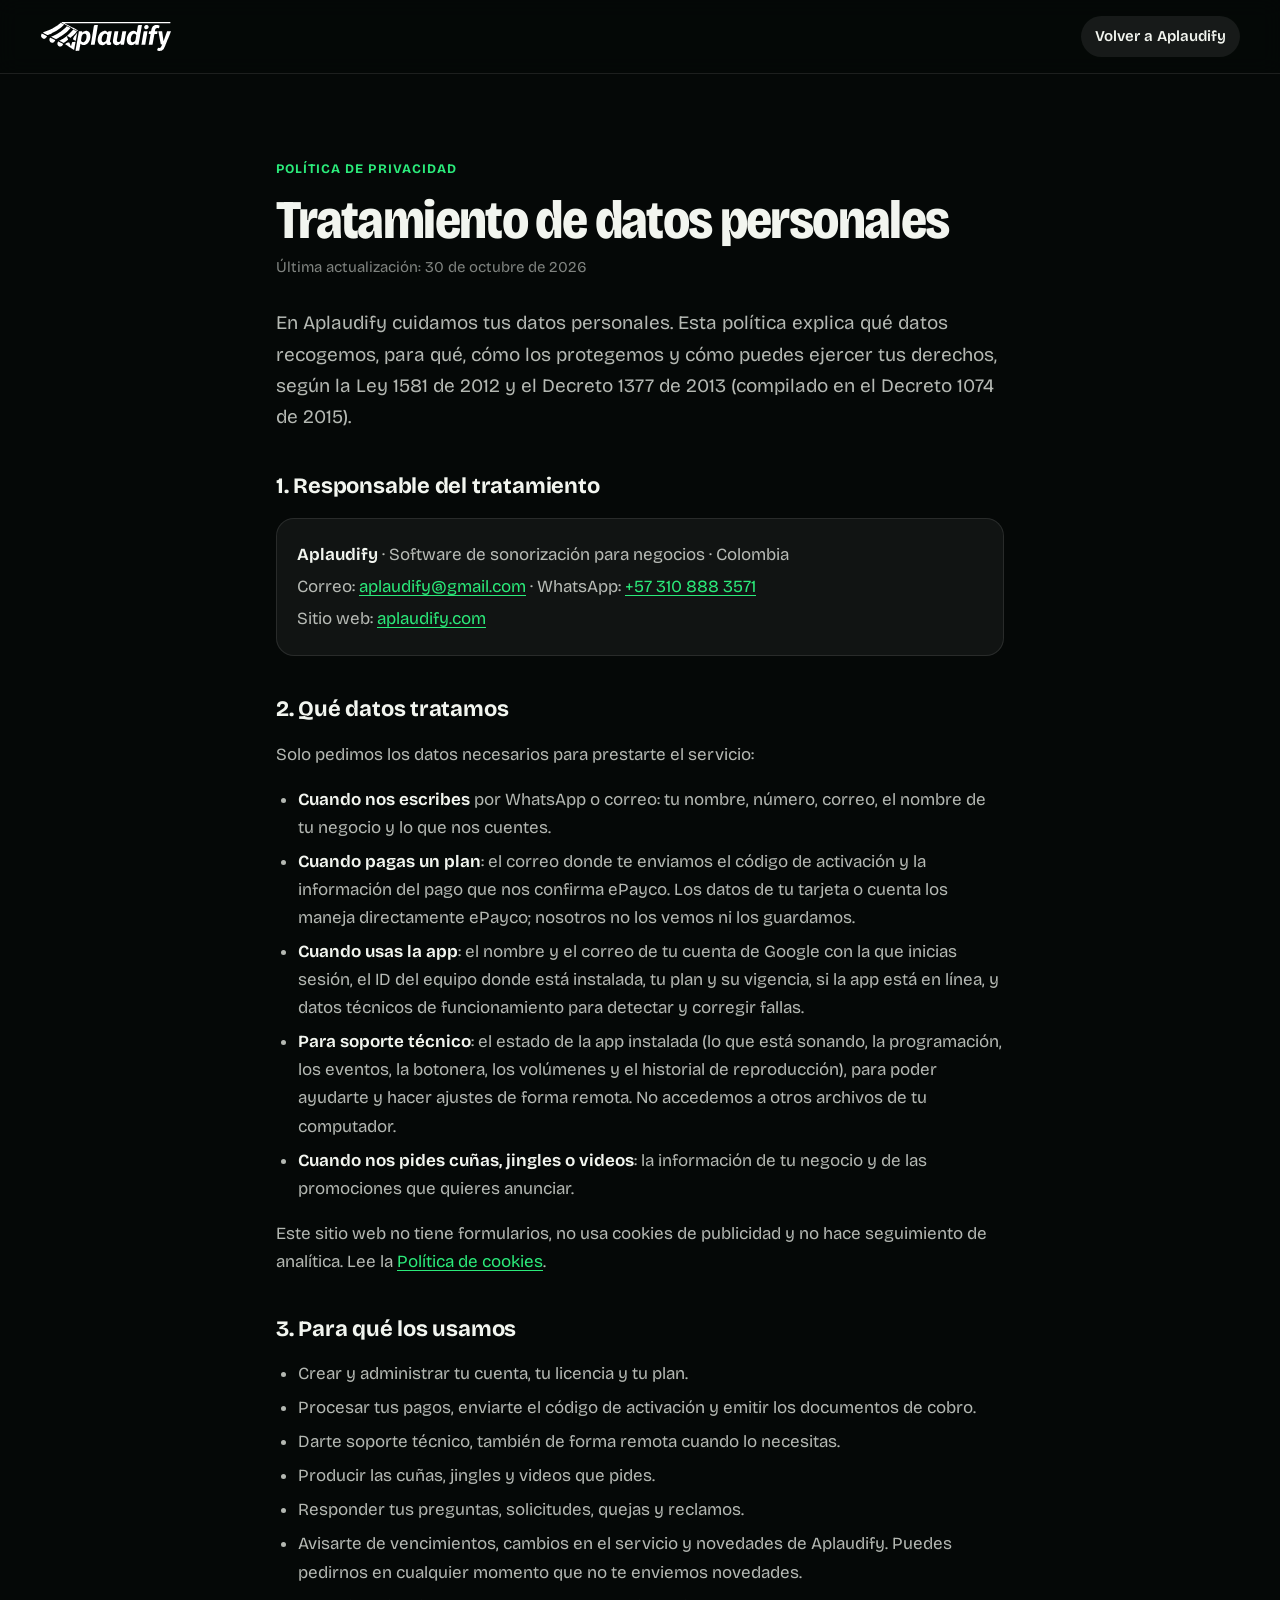
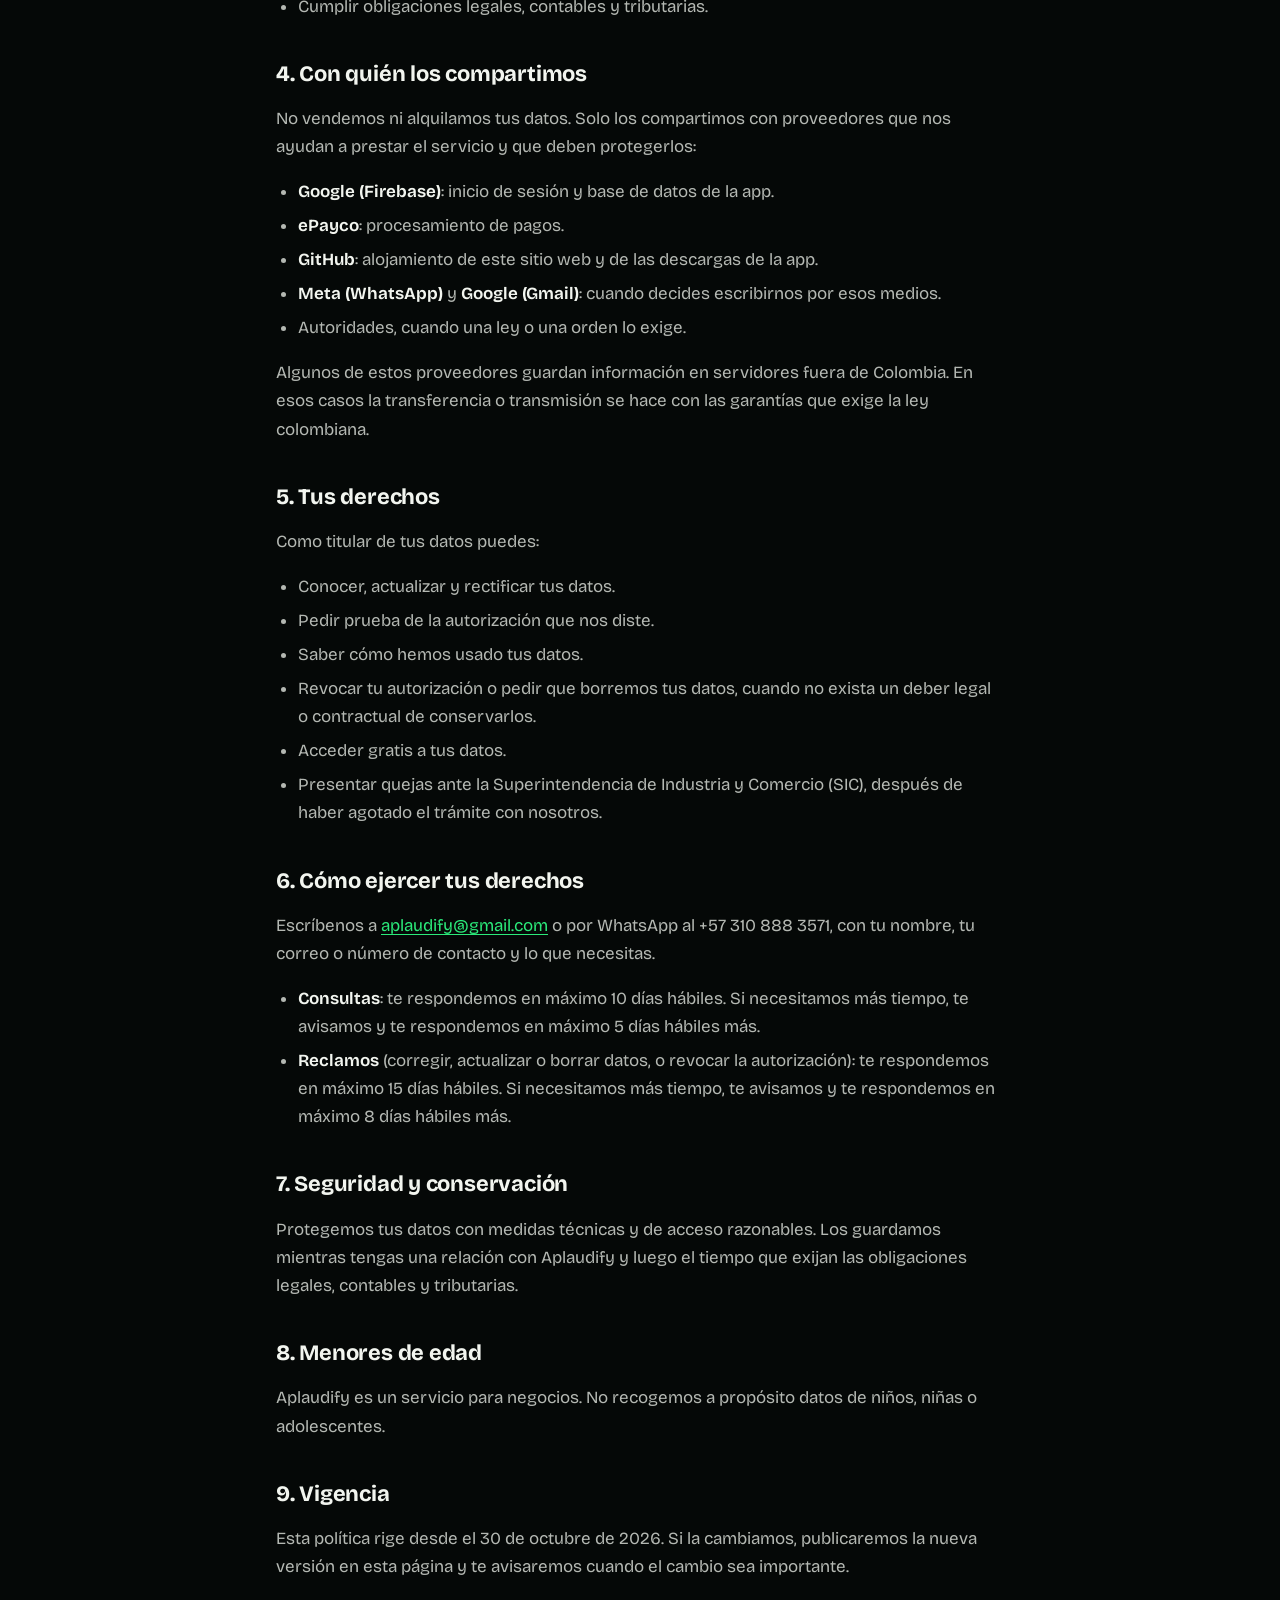
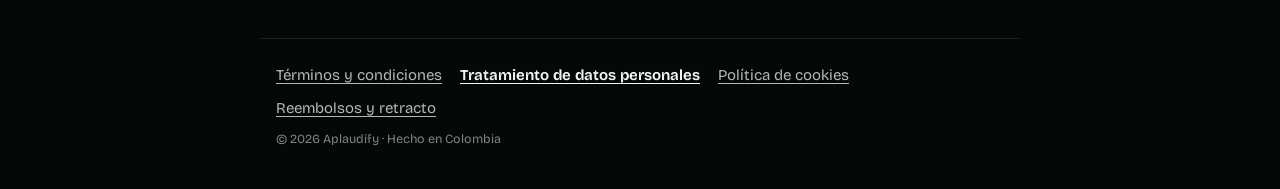
==== privacidad.html @ 0aa70146 "Nueva web de Aplaudify: diseño inmersivo, páginas legales y aviso de cookies - Rediseño completo con" ====
<!doctype html>
<html lang="es-CO">
<head>
  <meta charset="utf-8">
  <meta name="viewport" content="width=device-width, initial-scale=1">
  <title>Tratamiento de datos personales · Aplaudify</title>
  <meta name="description" content="Política de tratamiento de datos personales de Aplaudify según la Ley 1581 de 2012.">
  <meta name="theme-color" content="#050807">
  <link rel="canonical" href="https://aplaudify.com/privacidad.html">
  <link rel="icon" type="image/png" href="favicon.png">
  <link rel="stylesheet" href="assets/css/legal.css">
</head>
<body>
  <a class="skip" href="#contenido">Saltar al contenido</a>
  <header class="top">
    <a href="./" aria-label="Aplaudify, volver al inicio"><img src="assets/img/logo/aplaudify-logo-blanco.svg" alt="Aplaudify" width="3068" height="722"></a>
    <a class="back" href="./">Volver a Aplaudify</a>
  </header>
  <main id="contenido">
    <p class="kicker">Política de privacidad</p>
    <h1>Tratamiento de datos personales</h1>
    <p class="updated">Última actualización: 30 de octubre de 2026</p>
    <p class="intro">En Aplaudify cuidamos tus datos personales. Esta política explica qué datos recogemos, para qué, cómo los protegemos y cómo puedes ejercer tus derechos, según la Ley 1581 de 2012 y el Decreto 1377 de 2013 (compilado en el Decreto 1074 de 2015).</p>

    <h2>1. Responsable del tratamiento</h2>
      <div class="card">
        <p><strong>Aplaudify</strong> · Software de sonorización para negocios · Colombia</p>
        <p>Correo: <a href="mailto:aplaudify@gmail.com">aplaudify@gmail.com</a> · WhatsApp: <a href="https://wa.me/573108883571" target="_blank" rel="noopener">+57 310 888 3571</a></p>
        <p>Sitio web: <a href="https://aplaudify.com/">aplaudify.com</a></p>
      </div>

    <h2>2. Qué datos tratamos</h2>
    <p>Solo pedimos los datos necesarios para prestarte el servicio:</p>
    <ul>
      <li><strong>Cuando nos escribes</strong> por WhatsApp o correo: tu nombre, número, correo, el nombre de tu negocio y lo que nos cuentes.</li>
      <li><strong>Cuando pagas un plan</strong>: el correo donde te enviamos el código de activación y la información del pago que nos confirma ePayco. Los datos de tu tarjeta o cuenta los maneja directamente ePayco; nosotros no los vemos ni los guardamos.</li>
      <li><strong>Cuando usas la app</strong>: el nombre y el correo de tu cuenta de Google con la que inicias sesión, el ID del equipo donde está instalada, tu plan y su vigencia, si la app está en línea, y datos técnicos de funcionamiento para detectar y corregir fallas.</li>
      <li><strong>Para soporte técnico</strong>: el estado de la app instalada (lo que está sonando, la programación, los eventos, la botonera, los volúmenes y el historial de reproducción), para poder ayudarte y hacer ajustes de forma remota. No accedemos a otros archivos de tu computador.</li>
      <li><strong>Cuando nos pides cuñas, jingles o videos</strong>: la información de tu negocio y de las promociones que quieres anunciar.</li>
    </ul>
    <p>Este sitio web no tiene formularios, no usa cookies de publicidad y no hace seguimiento de analítica. Lee la <a href="cookies.html">Política de cookies</a>.</p>

    <h2>3. Para qué los usamos</h2>
    <ul>
      <li>Crear y administrar tu cuenta, tu licencia y tu plan.</li>
      <li>Procesar tus pagos, enviarte el código de activación y emitir los documentos de cobro.</li>
      <li>Darte soporte técnico, también de forma remota cuando lo necesitas.</li>
      <li>Producir las cuñas, jingles y videos que pides.</li>
      <li>Responder tus preguntas, solicitudes, quejas y reclamos.</li>
      <li>Avisarte de vencimientos, cambios en el servicio y novedades de Aplaudify. Puedes pedirnos en cualquier momento que no te enviemos novedades.</li>
      <li>Cumplir obligaciones legales, contables y tributarias.</li>
    </ul>

    <h2>4. Con quién los compartimos</h2>
    <p>No vendemos ni alquilamos tus datos. Solo los compartimos con proveedores que nos ayudan a prestar el servicio y que deben protegerlos:</p>
    <ul>
      <li><strong>Google (Firebase)</strong>: inicio de sesión y base de datos de la app.</li>
      <li><strong>ePayco</strong>: procesamiento de pagos.</li>
      <li><strong>GitHub</strong>: alojamiento de este sitio web y de las descargas de la app.</li>
      <li><strong>Meta (WhatsApp)</strong> y <strong>Google (Gmail)</strong>: cuando decides escribirnos por esos medios.</li>
      <li>Autoridades, cuando una ley o una orden lo exige.</li>
    </ul>
    <p>Algunos de estos proveedores guardan información en servidores fuera de Colombia. En esos casos la transferencia o transmisión se hace con las garantías que exige la ley colombiana.</p>

    <h2>5. Tus derechos</h2>
    <p>Como titular de tus datos puedes:</p>
    <ul>
      <li>Conocer, actualizar y rectificar tus datos.</li>
      <li>Pedir prueba de la autorización que nos diste.</li>
      <li>Saber cómo hemos usado tus datos.</li>
      <li>Revocar tu autorización o pedir que borremos tus datos, cuando no exista un deber legal o contractual de conservarlos.</li>
      <li>Acceder gratis a tus datos.</li>
      <li>Presentar quejas ante la Superintendencia de Industria y Comercio (SIC), después de haber agotado el trámite con nosotros.</li>
    </ul>

    <h2>6. Cómo ejercer tus derechos</h2>
    <p>Escríbenos a <a href="mailto:aplaudify@gmail.com">aplaudify@gmail.com</a> o por WhatsApp al +57 310 888 3571, con tu nombre, tu correo o número de contacto y lo que necesitas.</p>
    <ul>
      <li><strong>Consultas</strong>: te respondemos en máximo 10 días hábiles. Si necesitamos más tiempo, te avisamos y te respondemos en máximo 5 días hábiles más.</li>
      <li><strong>Reclamos</strong> (corregir, actualizar o borrar datos, o revocar la autorización): te respondemos en máximo 15 días hábiles. Si necesitamos más tiempo, te avisamos y te respondemos en máximo 8 días hábiles más.</li>
    </ul>

    <h2>7. Seguridad y conservación</h2>
    <p>Protegemos tus datos con medidas técnicas y de acceso razonables. Los guardamos mientras tengas una relación con Aplaudify y luego el tiempo que exijan las obligaciones legales, contables y tributarias.</p>

    <h2>8. Menores de edad</h2>
    <p>Aplaudify es un servicio para negocios. No recogemos a propósito datos de niños, niñas o adolescentes.</p>

    <h2>9. Vigencia</h2>
    <p>Esta política rige desde el 30 de octubre de 2026. Si la cambiamos, publicaremos la nueva versión en esta página y te avisaremos cuando el cambio sea importante.</p>

  </main>
  <nav class="legal-nav" aria-label="Información legal">
    <a href="terminos.html">Términos y condiciones</a>
    <a href="privacidad.html" aria-current="page">Tratamiento de datos personales</a>
    <a href="cookies.html">Política de cookies</a>
    <a href="reembolsos.html">Reembolsos y retracto</a>
    <small>© 2026 Aplaudify · Hecho en Colombia</small>
  </nav>
</body>
</html>
---- assets/css/legal.css ----
/* Páginas legales: lectura cómoda, mismo tipo de letra y colores de la web. */
@font-face {
  font-family: "Bricolage";
  src: url("../fonts/bricolage-grotesque-var.woff2") format("woff2");
  font-weight: 200 800;
  font-stretch: 75% 100%;
  font-display: swap;
}
:root {
  --bg: #050807; --ink: #f2f5ef; --ink-2: rgba(242, 245, 239, .74); --ink-3: rgba(242, 245, 239, .52);
  --green: #2bea7a; --line: rgba(242, 245, 239, .1);
  color-scheme: dark;
}
*, *::before, *::after { box-sizing: border-box; }
html { background: var(--bg); color: var(--ink); -webkit-text-size-adjust: 100%; }
body { margin: 0; font-family: "Bricolage", system-ui, -apple-system, "Segoe UI", sans-serif; font-size: 1.0625rem; line-height: 1.65; -webkit-font-smoothing: antialiased; }
a { color: var(--green); text-underline-offset: .2em; }
a:focus-visible, button:focus-visible { outline: 2px solid var(--green); outline-offset: 3px; border-radius: 6px; }
.skip { position: absolute; left: 16px; top: -60px; padding: 10px 14px; border-radius: 10px; background: var(--green); color: #03140a; font-weight: 700; z-index: 10; }
.skip:focus { top: 12px; }
.top { position: sticky; top: 0; z-index: 5; display: flex; align-items: center; justify-content: space-between; gap: 16px; padding: 16px clamp(16px, 4vw, 40px); background: rgba(5, 8, 7, .88); backdrop-filter: blur(10px); border-bottom: 1px solid var(--line); }
.top img { display: block; width: 132px; height: auto; }
.top a.back { color: var(--ink); text-decoration: none; font-weight: 600; font-size: .9375rem; padding: 8px 14px; border-radius: 999px; background: rgba(242, 245, 239, .08); }
.top a.back:hover { background: rgba(242, 245, 239, .16); }
main { max-width: 760px; margin: 0 auto; padding: clamp(36px, 7vw, 72px) 16px 40px; }
.kicker { color: var(--green); font-weight: 700; font-size: .8125rem; letter-spacing: .08em; text-transform: uppercase; }
h1 { margin: 8px 0 6px; font-size: clamp(2.2rem, 6vw, 3.4rem); font-weight: 780; font-stretch: 86%; letter-spacing: -0.03em; line-height: 1.02; }
.updated { color: var(--ink-3); font-size: .9375rem; margin: 0 0 28px; }
.intro { font-size: 1.1875rem; color: var(--ink-2); }
h2 { margin: 40px 0 10px; font-size: 1.375rem; font-weight: 720; letter-spacing: -0.01em; line-height: 1.25; }
h3 { margin: 22px 0 6px; font-size: 1.0625rem; font-weight: 700; }
p, li { color: var(--ink-2); }
strong, b { color: var(--ink); font-weight: 650; }
ul, ol { padding-left: 22px; }
li + li { margin-top: 6px; }
.card { margin: 18px 0; padding: 18px 20px; border-radius: 18px; background: rgba(242, 245, 239, .05); border: 1px solid var(--line); }
.card p { margin: 4px 0; }
table { width: 100%; border-collapse: collapse; margin: 14px 0; font-size: .9375rem; }
th, td { text-align: left; vertical-align: top; padding: 10px 12px; border-bottom: 1px solid var(--line); color: var(--ink-2); }
th { color: var(--ink); font-weight: 650; }
.table-wrap { overflow-x: auto; }
.legal-nav { max-width: 760px; margin: 0 auto; padding: 24px 16px 40px; display: flex; flex-wrap: wrap; gap: 8px 18px; border-top: 1px solid var(--line); font-size: .9375rem; }
.legal-nav a { color: var(--ink-2); }
.legal-nav a[aria-current="page"] { color: var(--ink); font-weight: 650; }
.legal-nav small { width: 100%; color: var(--ink-3); }
@media (max-width: 520px) { .top img { width: 112px; } }
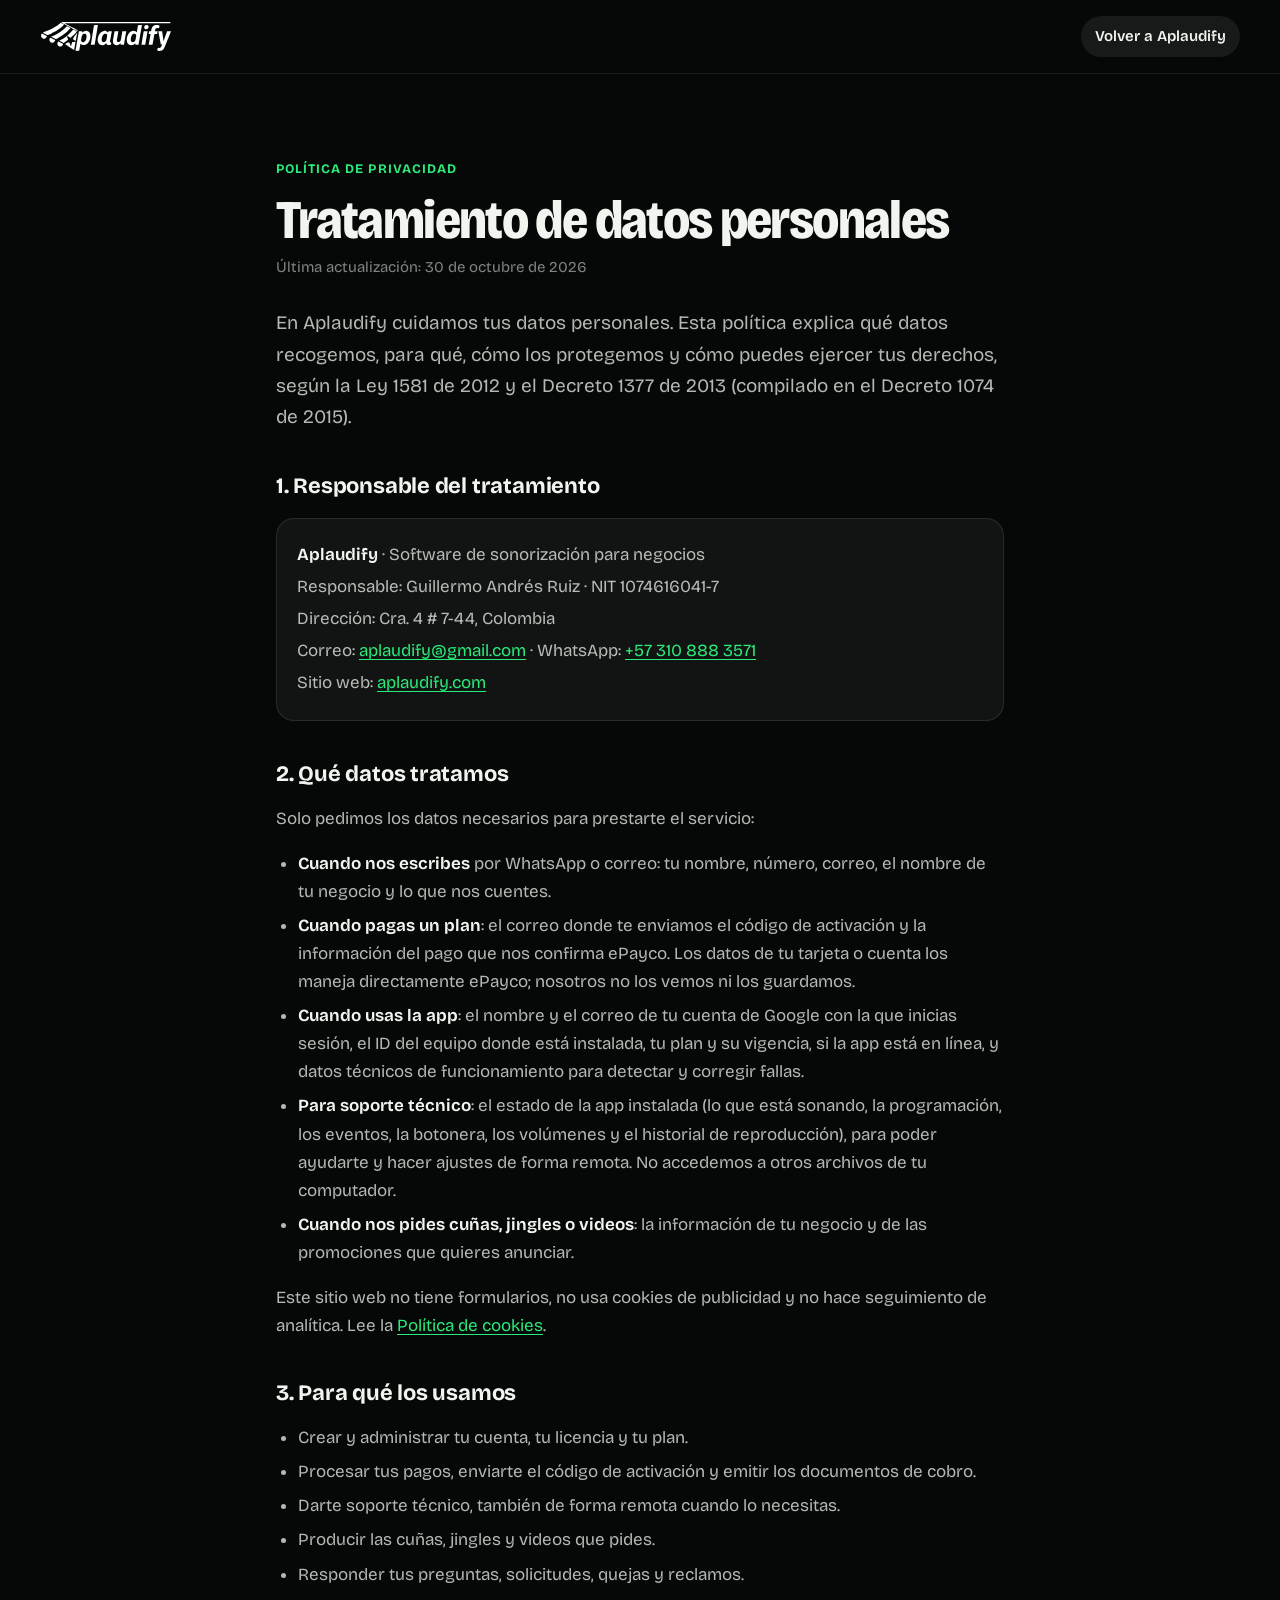
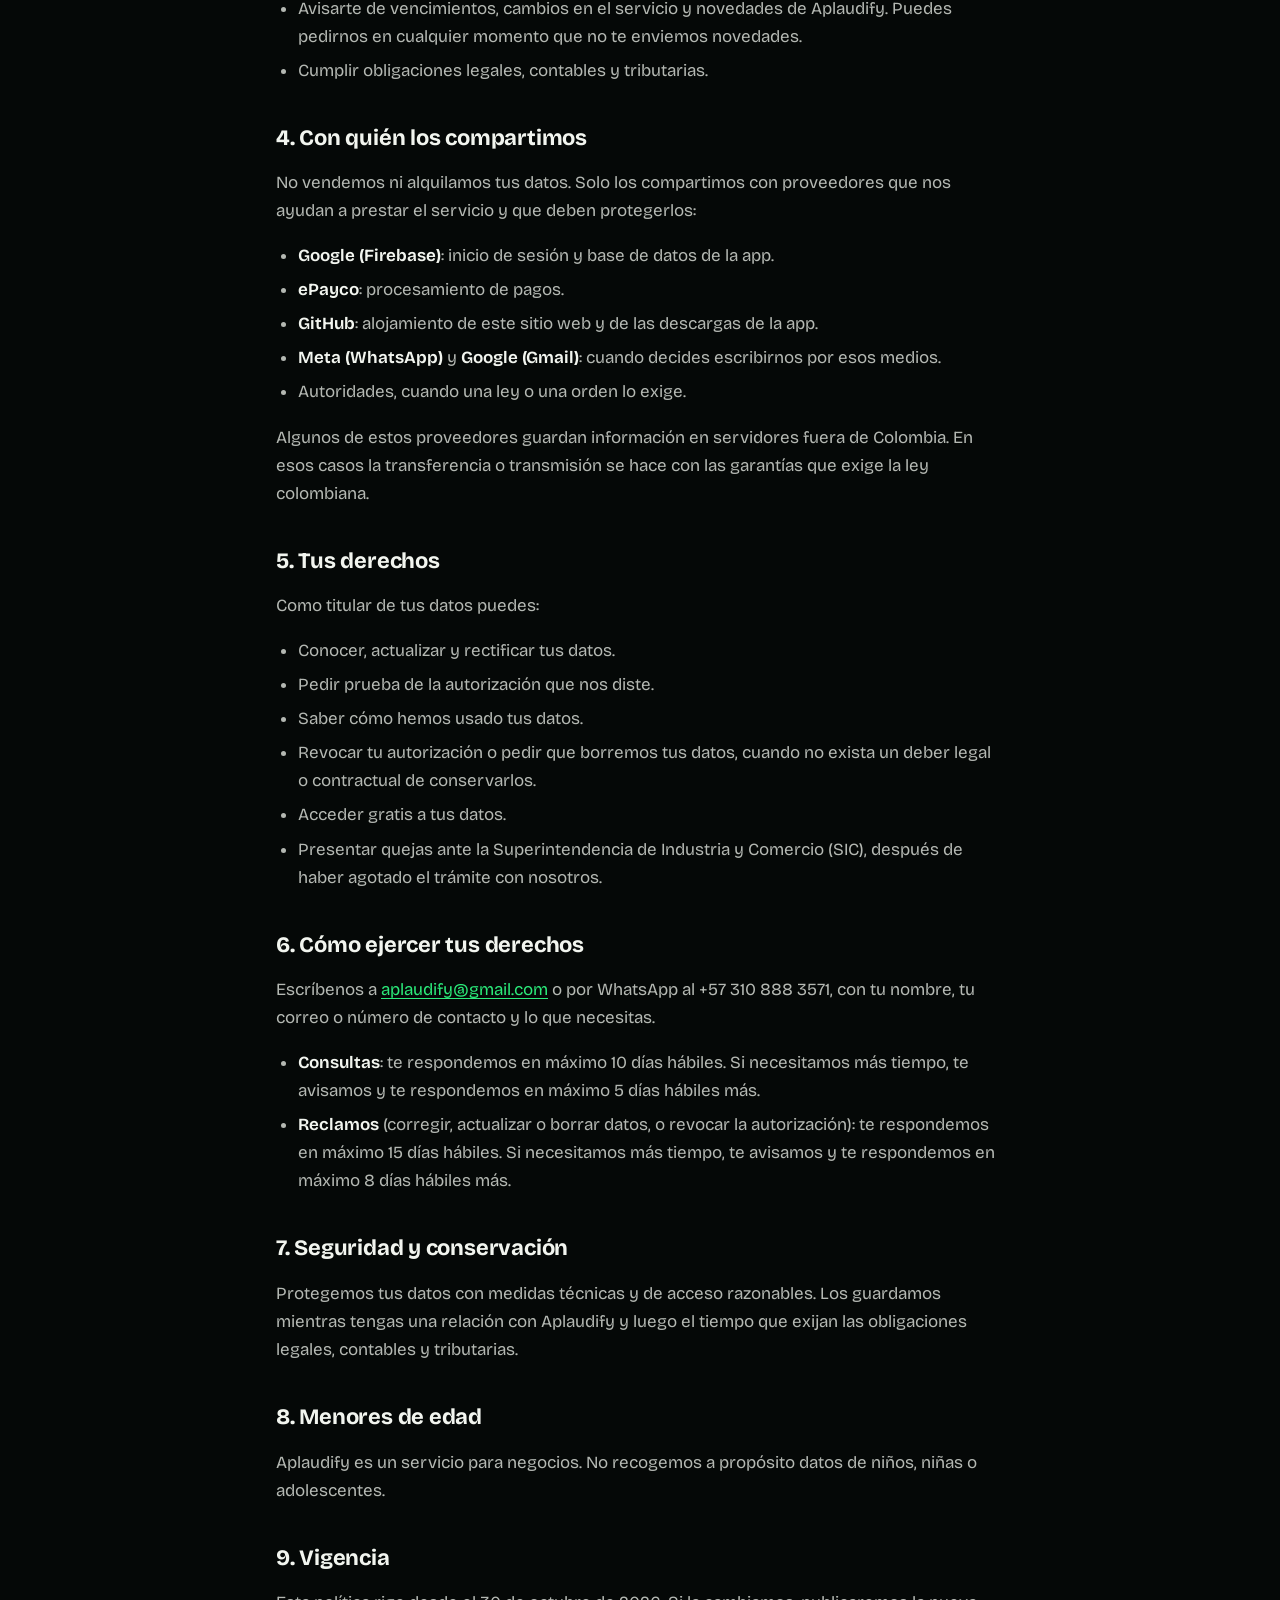
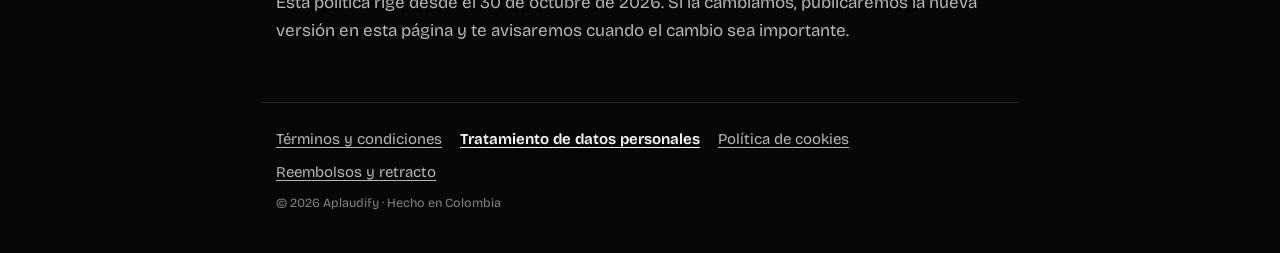
==== commit c36cb439: "Datos del responsable en el pie y en las páginas legales Co-Authored-By: Claude Opus 5.5 <noreply@an" ====
--- a/privacidad.html
+++ b/privacidad.html
@@ -24,7 +24,9 @@
 
     <h2>1. Responsable del tratamiento</h2>
       <div class="card">
-        <p><strong>Aplaudify</strong> · Software de sonorización para negocios · Colombia</p>
+        <p><strong>Aplaudify</strong> · Software de sonorización para negocios</p>
+        <p>Responsable: Guillermo Andrés Ruiz · NIT 1074616041-7</p>
+        <p>Dirección: Cra. 4 # 7-44, Colombia</p>
         <p>Correo: <a href="mailto:aplaudify@gmail.com">aplaudify@gmail.com</a> · WhatsApp: <a href="https://wa.me/573108883571" target="_blank" rel="noopener">+57 310 888 3571</a></p>
         <p>Sitio web: <a href="https://aplaudify.com/">aplaudify.com</a></p>
       </div>
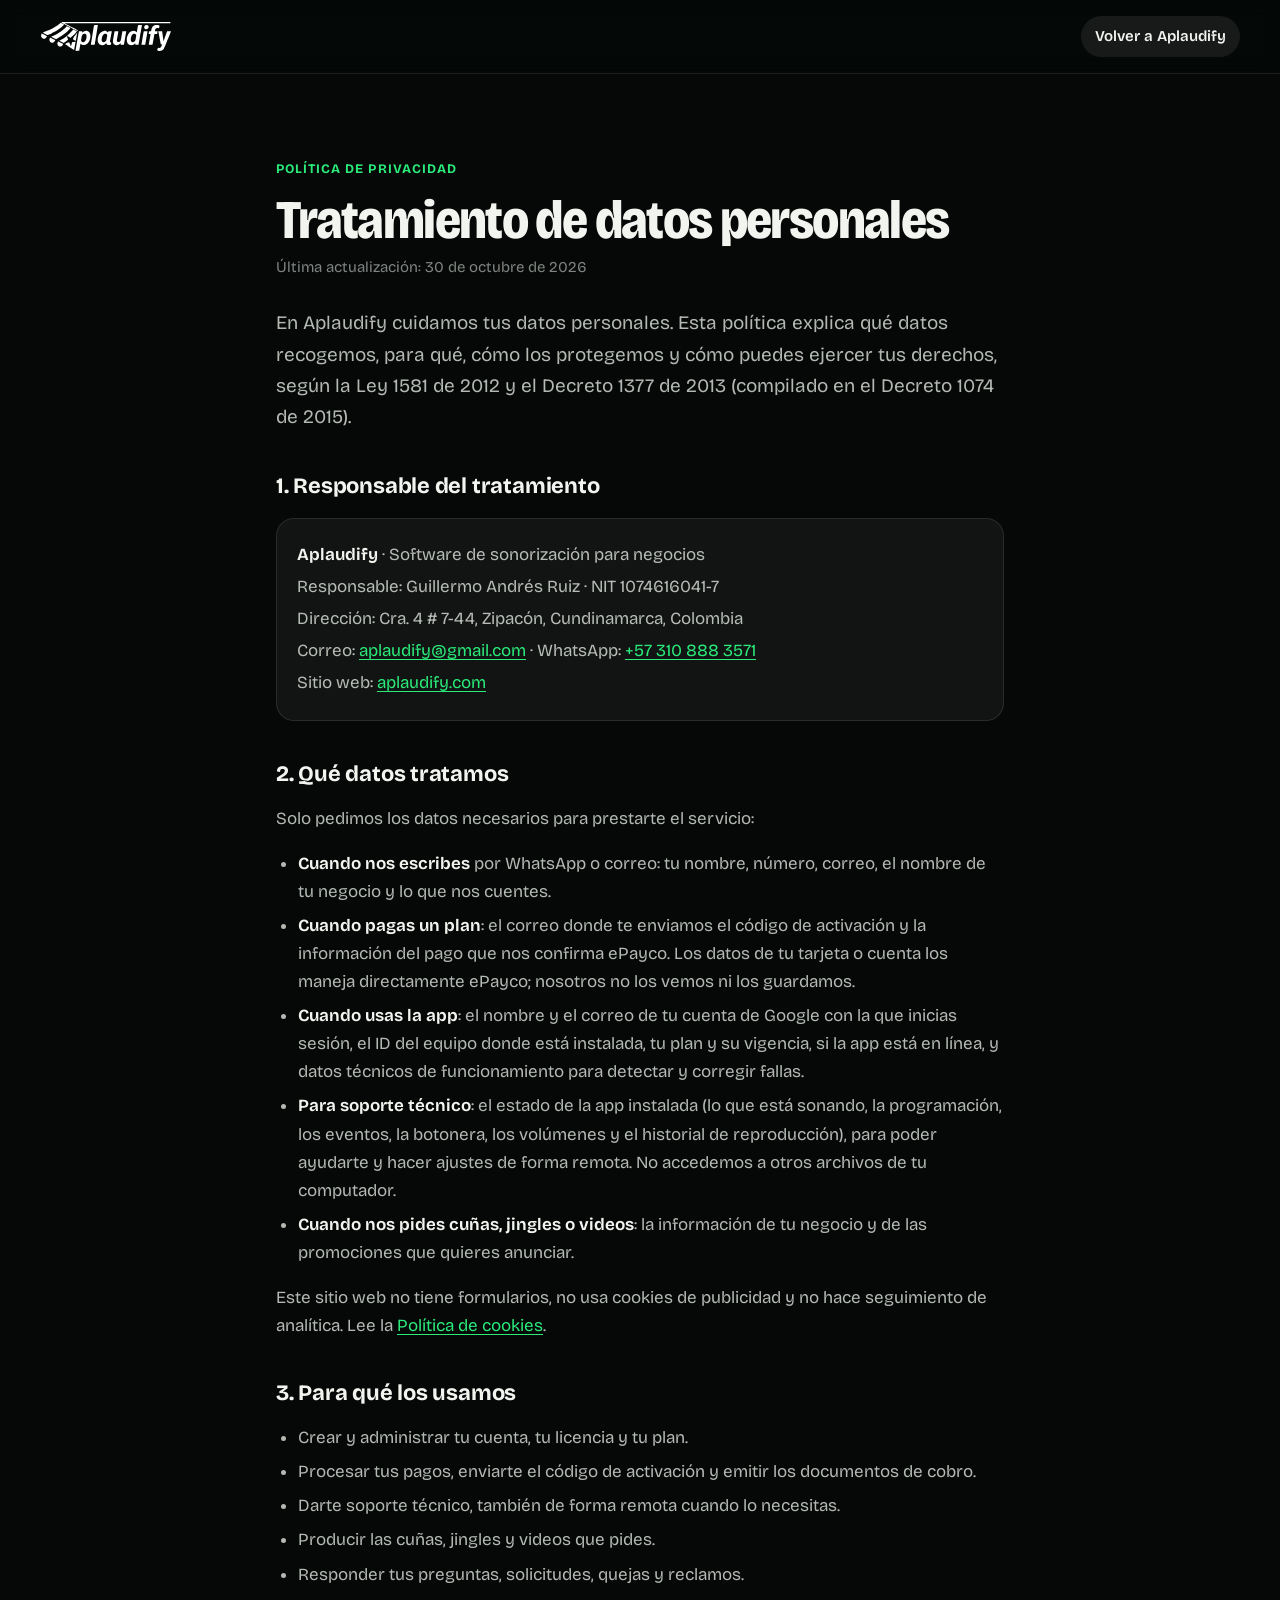
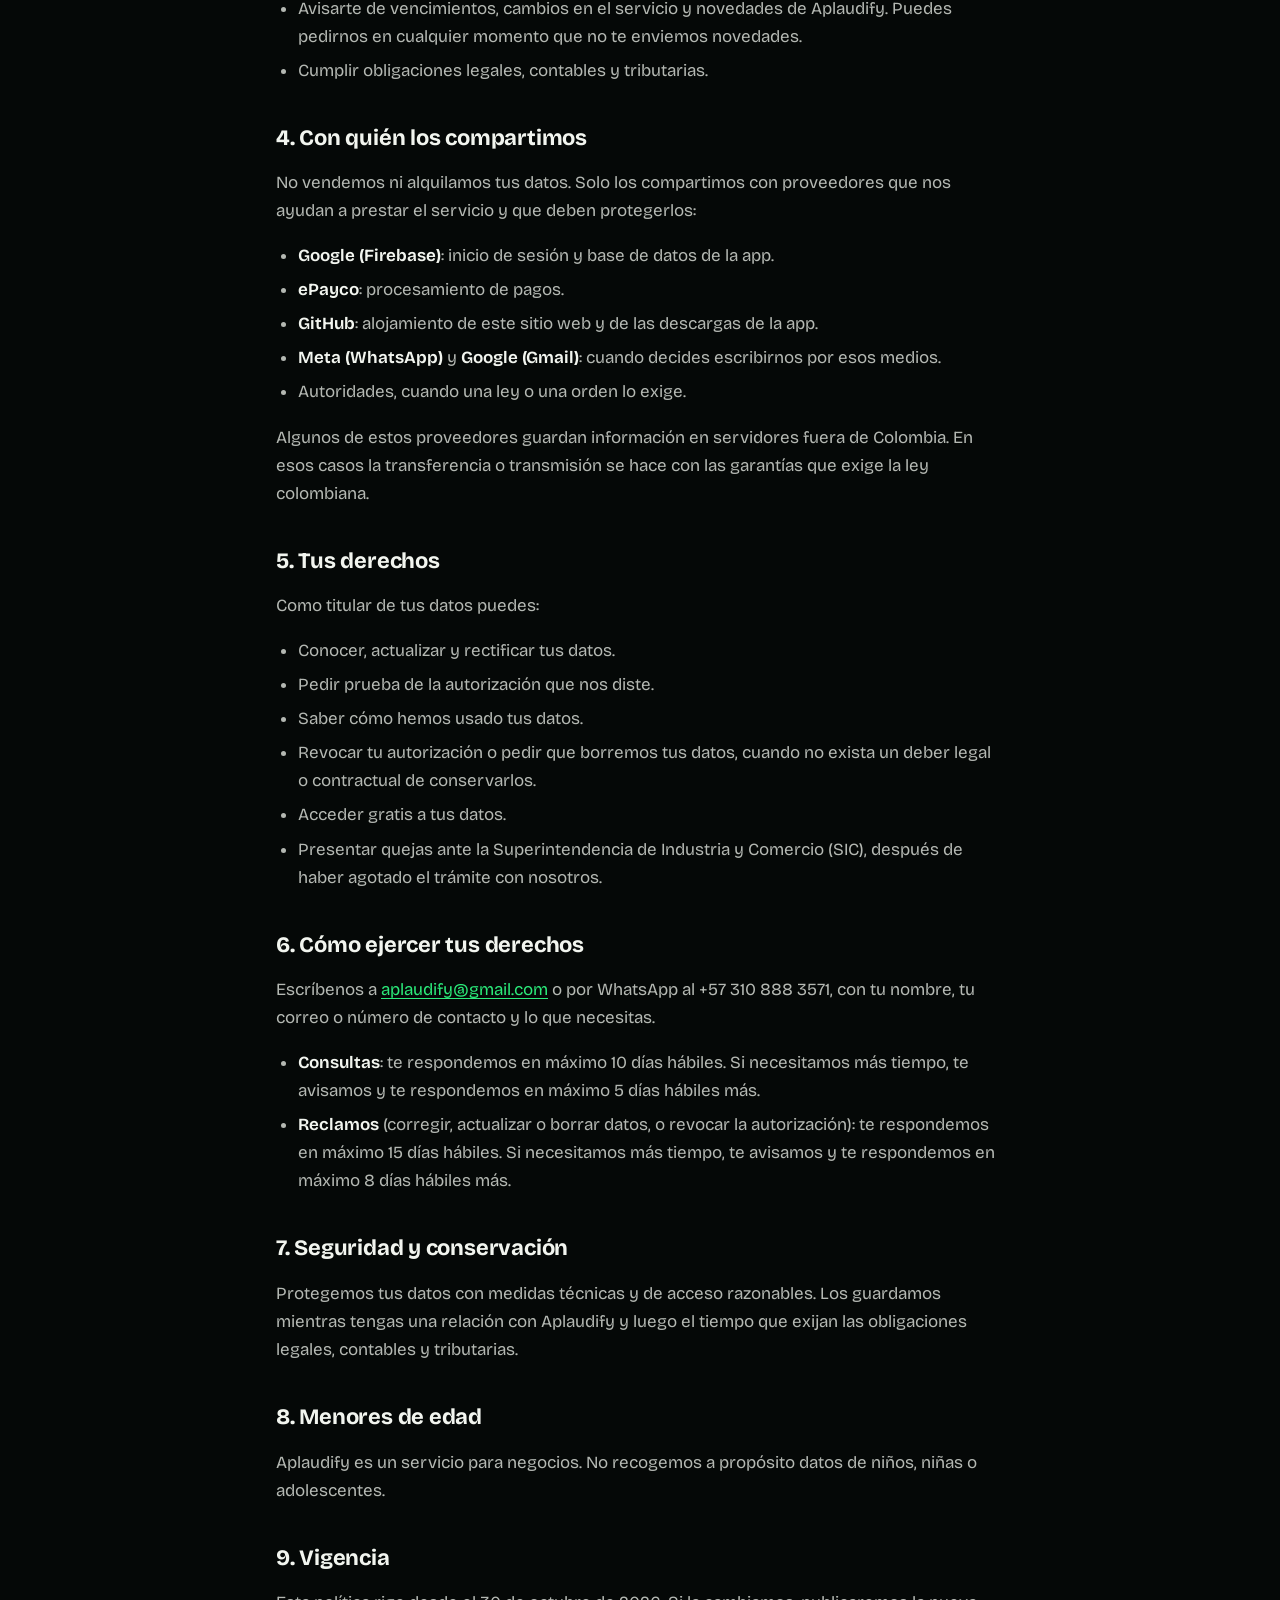
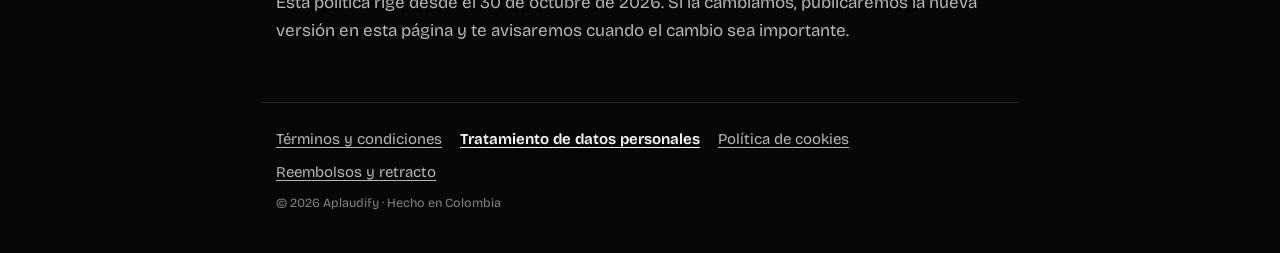
==== commit 5ef07bf3: "Dirección completa del responsable (Zipacón, Cundinamarca) Co-Authored-By: Claude Opus 5.5 <noreply@" ====
--- a/privacidad.html
+++ b/privacidad.html
@@ -26,7 +26,7 @@
       <div class="card">
         <p><strong>Aplaudify</strong> · Software de sonorización para negocios</p>
         <p>Responsable: Guillermo Andrés Ruiz · NIT 1074616041-7</p>
-        <p>Dirección: Cra. 4 # 7-44, Colombia</p>
+        <p>Dirección: Cra. 4 # 7-44, Zipacón, Cundinamarca, Colombia</p>
         <p>Correo: <a href="mailto:aplaudify@gmail.com">aplaudify@gmail.com</a> · WhatsApp: <a href="https://wa.me/573108883571" target="_blank" rel="noopener">+57 310 888 3571</a></p>
         <p>Sitio web: <a href="https://aplaudify.com/">aplaudify.com</a></p>
       </div>
